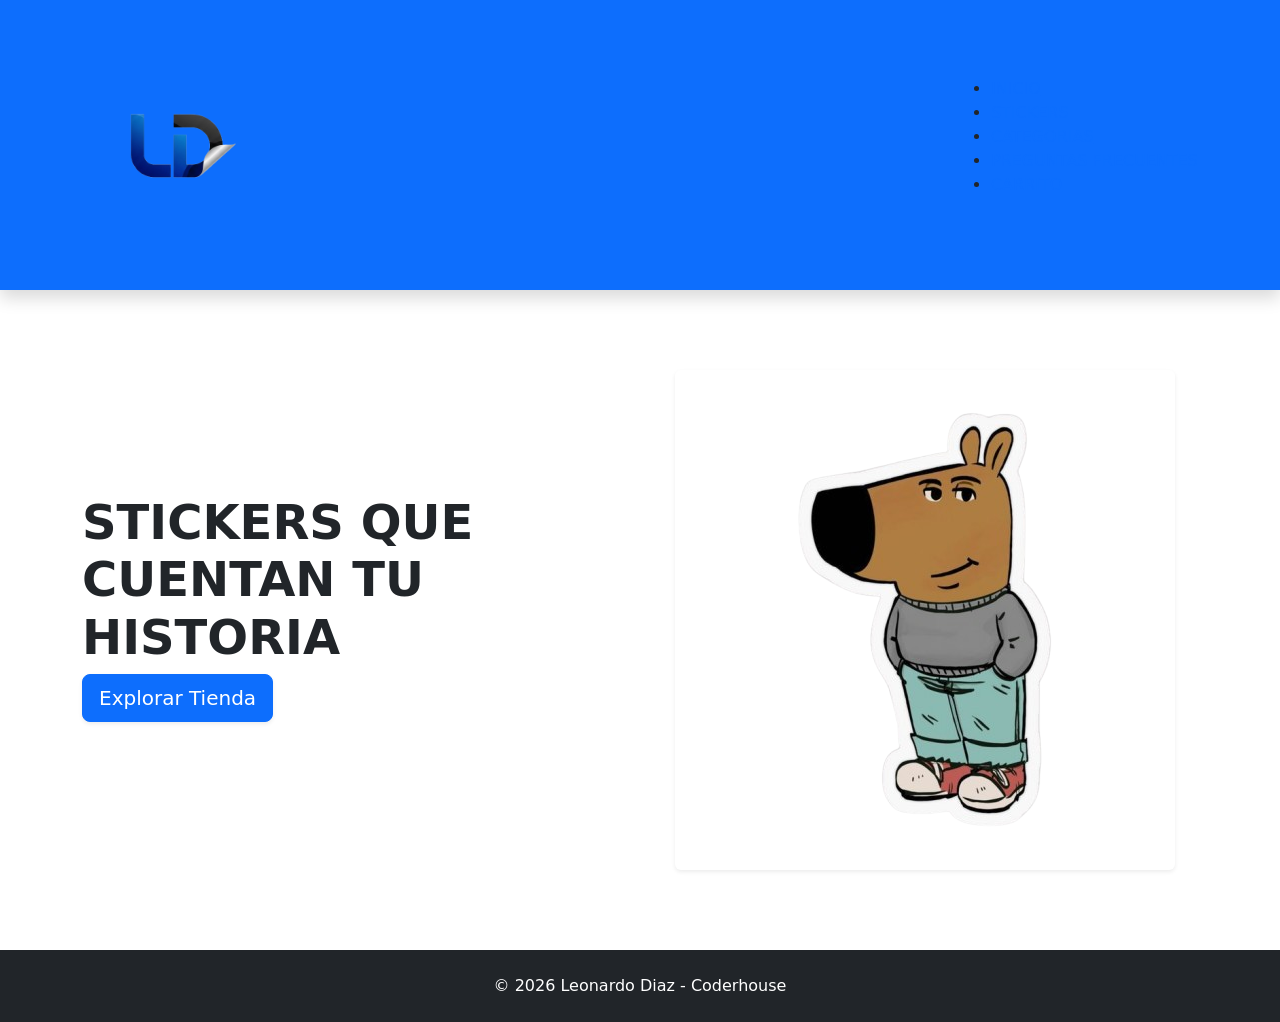
==== index.html @ d925cc1a "Agregado de logo sin fondo" ====
<!DOCTYPE html>
<html lang="en">

<head>

    <meta charset="UTF-8">
    <meta name="viewport" content="width=device-width, initial-scale=1.0">
    <title>Document</title>

    <link rel="stylesheet" href="./css/style.css">

    <link href="https://cdn.jsdelivr.net/npm/bootstrap@5.3.0/dist/css/bootstrap.min.css" rel="stylesheet">



</head>

<body>

    <header id="fondoHeader">

    <nav class="navbar navbar-expand-lg navbar-dark bg-primary shadow">
        <div class="container">
            <a class="navbar-brand fw-bold" href="index.html">
                <img src="./assets/imagenes/Logo_LD.png" alt="Logo sticker" width="200" height="200" >
                
            </a>
           
            <ul>
                <li>
                    <a href="#">INICIO</a>
                </li>
                <li>
                    <a href="./pages/stickers.html"> STICKERS </a>
                </li>
                <li>
                    <a href="./pages/categorias.html"> CATEGORIAS </a>
                </li>
                <li>
                    <a href="./pages/preguntas_frecuentes.html"> PREGUNTAS FRECUENTES </a>
                </li>
                <li>
                    <a href="./pages/carrito.html"> CARRITO </a>
                </li>
         </div>
    </nav>
    </header>

    <main class="container my-5">
        <div class="row align-items-center">

            <div class="col-md-6 mb-4">

                <h1 class="display-5 fw-bold"> STICKERS QUE CUENTAN TU HISTORIA  </h1>

                <a href="./pages/stickers.html" class="btn btn-primary btn-lg shadow-sm">Explorar Tienda</a>
            </div>

            <div class="col-md-6 text-center">
                <img src="./assets/imagenes/Chill_de_cojones-removebg-preview.png" alt="Sticker Chill" class="img-fluid rounded shadow-sm">
            </div>

          </div>
    </main>
    <footer class="bg-dark text-white text-center py-4 mt-5">
        <p class="mb-0"> &copy; 2026 Leonardo Diaz - Coderhouse</p>
    </footer>


    <script src="https://cdn.jsdelivr.net/npm/bootstrap@5.3.0/dist/js/bootstrap.bundle.min.js"></script>

</body>

</html>
---- css/style.css ----
@import url('https://fonts.googleapis.com/css2?family=Nunito:ital,wght@0,200..1000;1,200..1000&display=swap');

/* Estilo general para el body */
body{
    background-color: #fcfcfc;
    font-size: 1.1rem
}

/* Estilo para el header */
#fondoHeader {
    background-color: #4169E1;
    transition: background-color 0.5s ease;    
}

/* Efecto hover para el header */
.nav-link :hover {
    color: #ffde59 !important;
    transform: scale(1.05);
}

.container {
    padding-top: 2rem;
    padding-bottom: 2rem;
}

.tipografiaNunito {
    font-family: "Nunito", sans-serif;
}

/* Colores personalizados */
.colorVerde {

    color:#2ecc71;  
}

.colorAmarillo {
    color: #f1c40f;
}

.colorBlanco {

    color: white;
}

.colorRojo {

    color: #e74c3c;
}
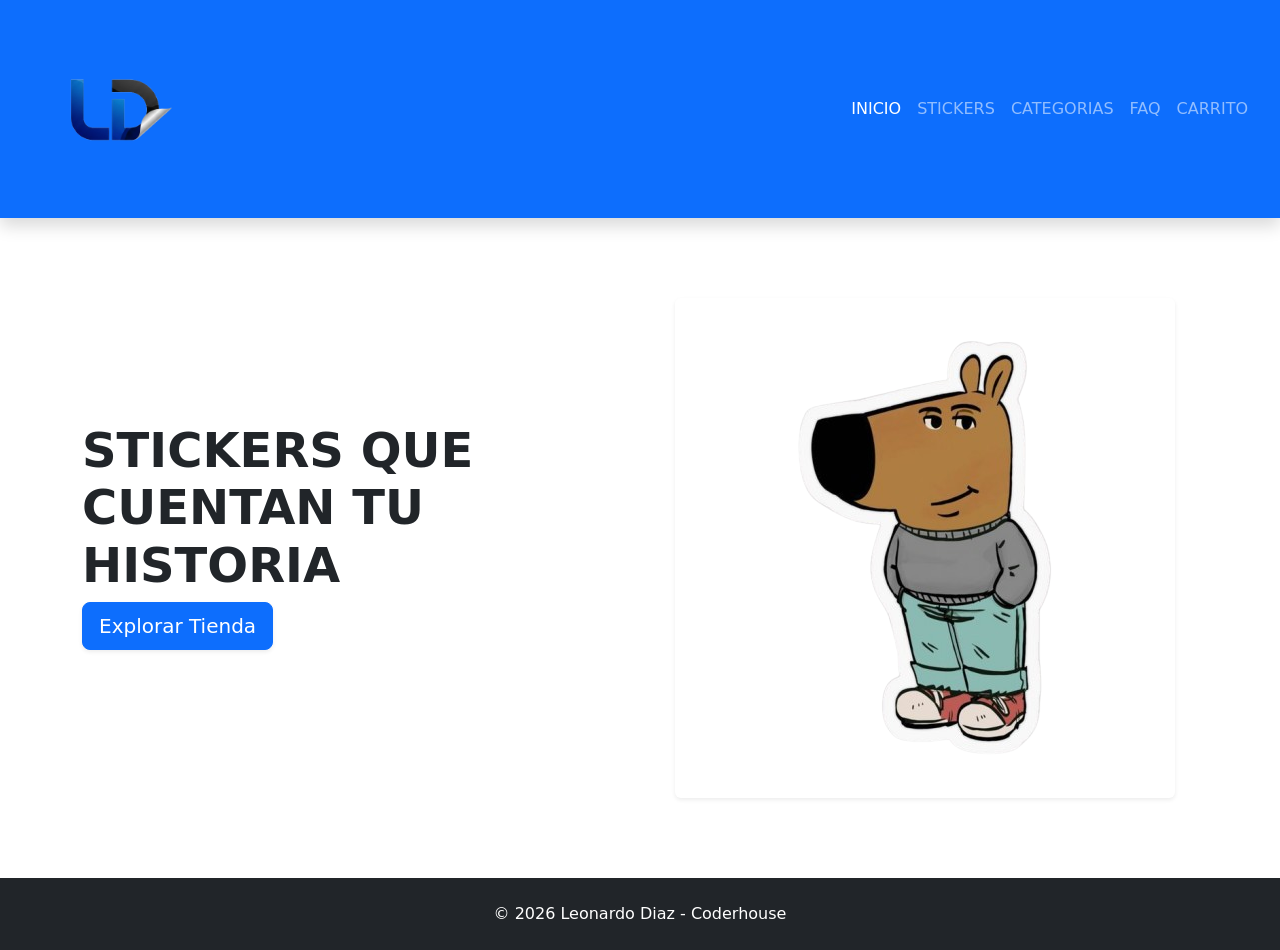
==== commit f2d3286c: "Actualización de Header: Logo más grande y corrección de estilos en el menú" ====
--- a/index.html
+++ b/index.html
@@ -20,29 +20,27 @@
     <header id="fondoHeader">
 
     <nav class="navbar navbar-expand-lg navbar-dark bg-primary shadow">
-        <div class="container">
+        <div class="container-fluid px-4">
             <a class="navbar-brand fw-bold" href="index.html">
-                <img src="./assets/imagenes/Logo_LD.png" alt="Logo sticker" width="200" height="200" >
+                <img src="./assets/imagenes/Logo_LD.png" alt="Logo sticker" class="logo-nav">
                 
             </a>
+
+           <button class="navbar-toggler" type="button" data-bs-toggle="collapse" data-bs-target="#navbarNav"> 
+                <span class="navbar-toggler-icon"></span> 
+           </button>
+
+                <div class="collapse navbar-collapse" id="navbarNav">
            
-            <ul>
-                <li>
-                    <a href="#">INICIO</a>
-                </li>
-                <li>
-                    <a href="./pages/stickers.html"> STICKERS </a>
-                </li>
-                <li>
-                    <a href="./pages/categorias.html"> CATEGORIAS </a>
-                </li>
-                <li>
-                    <a href="./pages/preguntas_frecuentes.html"> PREGUNTAS FRECUENTES </a>
-                </li>
-                <li>
-                    <a href="./pages/carrito.html"> CARRITO </a>
-                </li>
-         </div>
+                    <ul class="navbar-nav ms-auto">
+                            <li class="nav-item"><a class="nav-link active" href="#">INICIO</a></li>
+                            <li class="nav-item"><a class="nav-link" href="./pages/stickers.html">STICKERS</a></li>
+                            <li class="nav-item"><a class="nav-link" href="./pages/categorias.html">CATEGORIAS</a></li>
+                            <li class="nav-item"><a class="nav-link" href="./pages/preguntas_frecuentes.html">FAQ</a></li>
+                            <li class="nav-item"><a class="nav-link" href="./pages/carrito.html">CARRITO</a></li> 
+                    </ul>
+                </div>
+        </div>
     </nav>
     </header>
 
--- a/css/style.css
+++ b/css/style.css
@@ -12,10 +12,23 @@
     transition: background-color 0.5s ease;    
 }
 
+/*Tamaño logo*/
+.logo-nav {
+    width: 12rem;
+    height: auto;
+    transition: transform 0.3s ease ;
+}
+
+/* Efecto hover para el logo */
+.logo-nav:hover {
+    transform: scale(1.05);
+}
+
+
 /* Efecto hover para el header */
-.nav-link :hover {
-    color: #ffde59 !important;
-    transform: scale(1.05);
+.navbar-dark .navbar-nav .nav-link:hover {
+    color: #ffde59;
+   transition: all 0.3s ease;
 }
 
 .container {
@@ -26,24 +39,3 @@
 .tipografiaNunito {
     font-family: "Nunito", sans-serif;
 }
-
-/* Colores personalizados */
-.colorVerde {
-
-    color:#2ecc71;  
-}
-
-.colorAmarillo {
-    color: #f1c40f;
-}
-
-.colorBlanco {
-
-    color: white;
-}
-
-.colorRojo {
-
-    color: #e74c3c;
-}
-
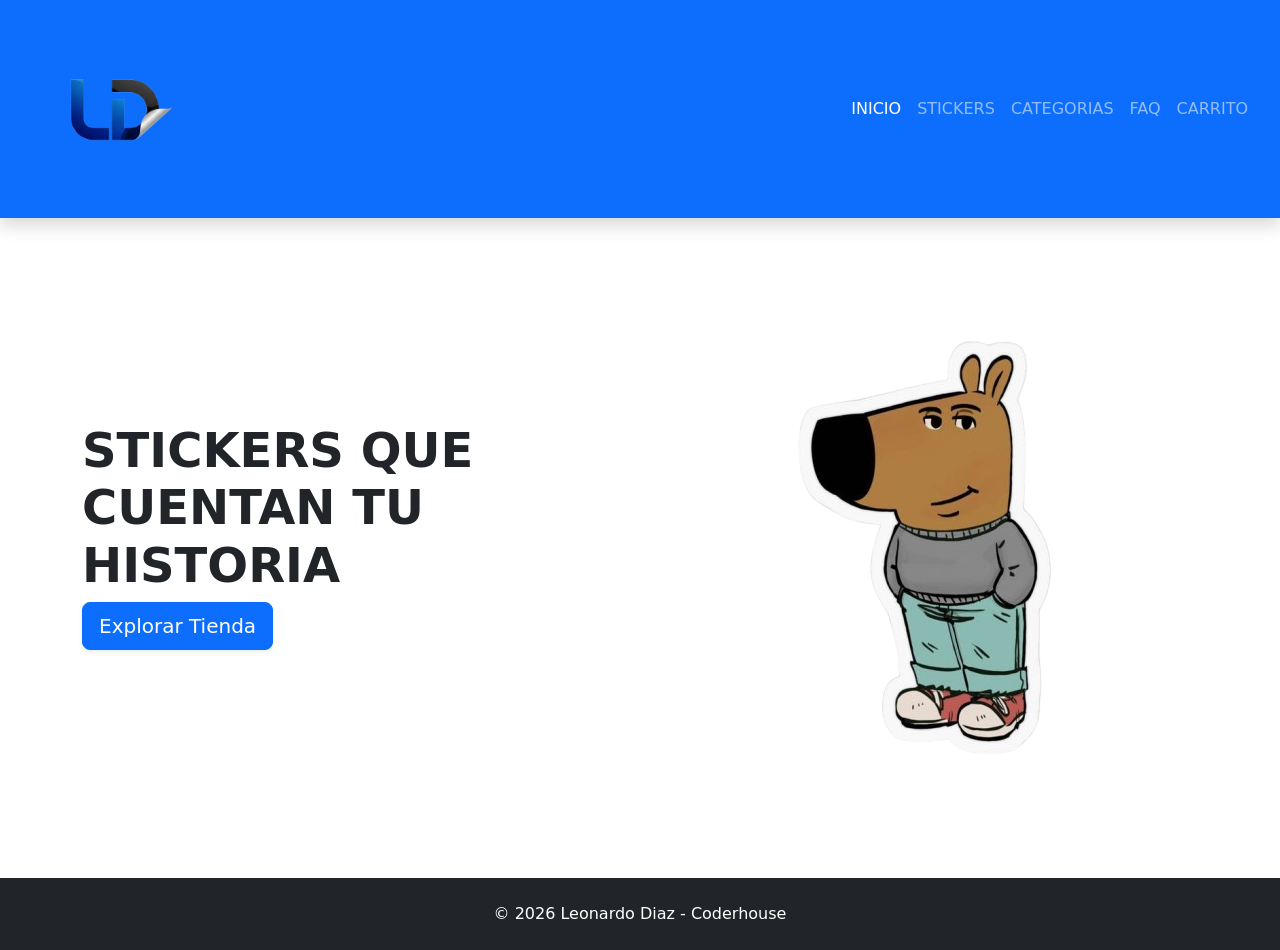
==== commit eaae67fb: "Se elimino clase que generaba una sombra en la imagen pricipal" ====
--- a/index.html
+++ b/index.html
@@ -55,7 +55,7 @@
             </div>
 
             <div class="col-md-6 text-center">
-                <img src="./assets/imagenes/Chill_de_cojones-removebg-preview.png" alt="Sticker Chill" class="img-fluid rounded shadow-sm">
+                <img src="./assets/imagenes/Chill_de_cojones-removebg-preview.png" alt="Sticker Chill">
             </div>
 
           </div>
--- a/css/style.css
+++ b/css/style.css
@@ -1,14 +1,26 @@
 @import url('https://fonts.googleapis.com/css2?family=Nunito:ital,wght@0,200..1000;1,200..1000&display=swap');
+
+/*Variables Globales*/
+:root{
+--color-fondo:#ffffff;
+--color-texto:#1a1a1a;
+--color-logo:#4169E1;
+--fuente-principal:'Nunito', sans-serif;
+}
+
+
 
 /* Estilo general para el body */
 body{
-    background-color: #fcfcfc;
-    font-size: 1.1rem
+    background-color: var(--color-fondo);
+    color:var(--color-texto);
+    font-family:var(--fuente-principal);
+    font-size: 1.1rem;
 }
 
 /* Estilo para el header */
 #fondoHeader {
-    background-color: #4169E1;
+    background-color: var(--color-logo);
     transition: background-color 0.5s ease;    
 }
 
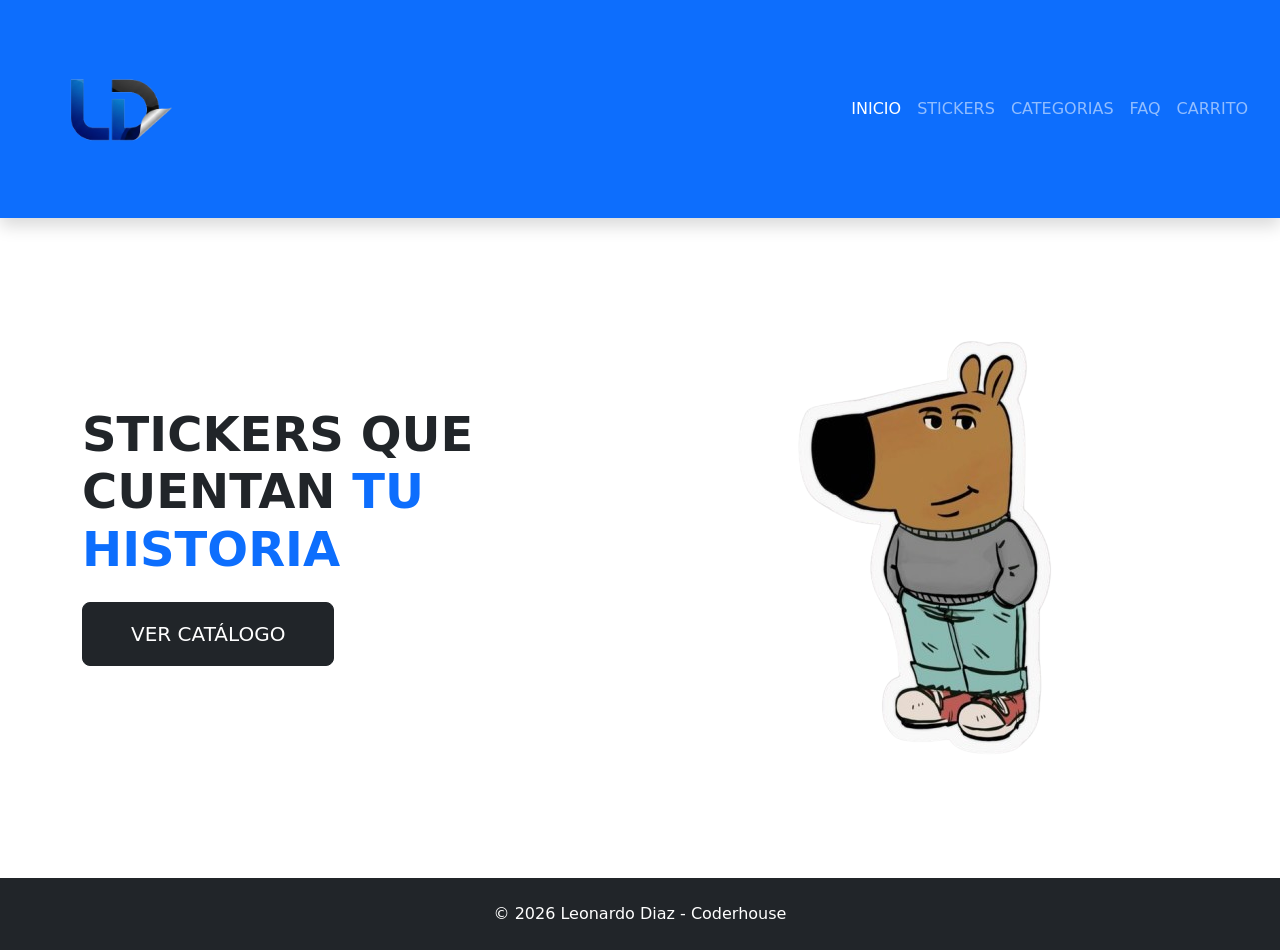
==== commit 560528bc: "Cambios en el texto de bienvenida" ====
--- a/index.html
+++ b/index.html
@@ -45,17 +45,16 @@
     </header>
 
     <main class="container my-5">
-        <div class="row align-items-center">
+        <div class="row align-items-center min-vh-75">
 
-            <div class="col-md-6 mb-4">
+            <div class="col-md-6 mb-4 text-start">
 
-                <h1 class="display-5 fw-bold"> STICKERS QUE CUENTAN TU HISTORIA  </h1>
+                <h1 class="display-5 fw-bold mb-4"> STICKERS QUE CUENTAN <span class="text-primary">TU HISTORIA</span></h1>
 
-                <a href="./pages/stickers.html" class="btn btn-primary btn-lg shadow-sm">Explorar Tienda</a>
+                <a href="./pages/stickers.html" class="btn btn-dark btn-lg px-5 py-3">VER CATÁLOGO</a>
             </div>
-
             <div class="col-md-6 text-center">
-                <img src="./assets/imagenes/Chill_de_cojones-removebg-preview.png" alt="Sticker Chill">
+                <img src="./assets/imagenes/Chill_de_cojones-removebg-preview.png" alt="Sticker Chill" class="img-fluid floating-sticker">
             </div>
 
           </div>
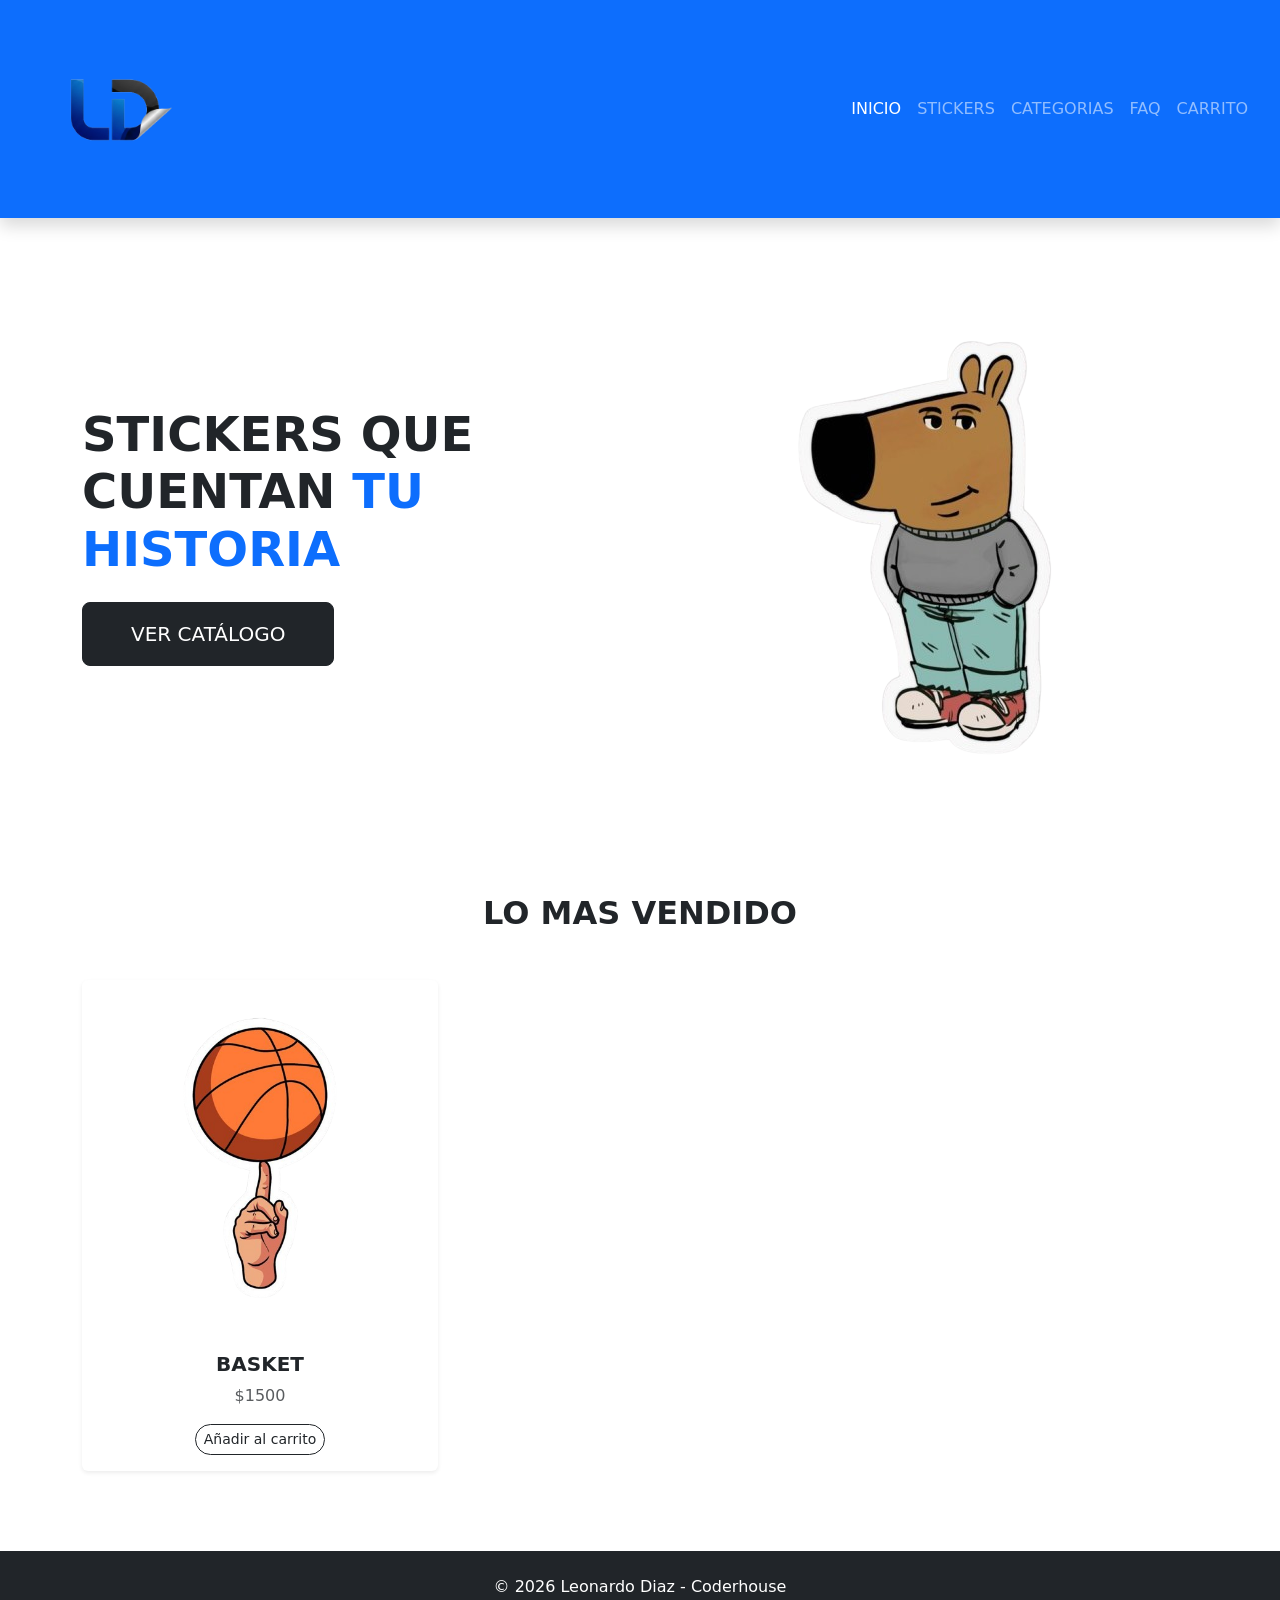
==== commit 9b136837: "Inicio de catálogo de sticker usando cards de bootstrap" ====
--- a/index.html
+++ b/index.html
@@ -56,11 +56,27 @@
             <div class="col-md-6 text-center">
                 <img src="./assets/imagenes/Chill_de_cojones-removebg-preview.png" alt="Sticker Chill" class="img-fluid floating-sticker">
             </div>
+        </div> 
 
-          </div>
+        <section class="mt-5 pt-5">
+             <h2 class="text-center fw-bold mb-5">LO MAS VENDIDO</h2>
+             <div class="row g-4">
+                <div class="col-6 col-md-4">
+                    <div class="card border-0 shadow-sm h-100 card-sticker">
+                    <img src="./assets/imagenes/basket_mano_+_pelota-removebg-preview.png" class="card-img-top p-4" alt="sticker 1">
+                    <div class="card-body text-center">
+                        <h5 class="card-title fw-bold">BASKET </h5>
+                        <p class="card-text text-muted">$1500</p>
+                        <button class="btn btn-outline-dark btn-sm rounded-pill">Añadir al carrito</button>
+                    </div>       
+                    </div>
+                </div>
+        </section>
+            
+          
     </main>
     <footer class="bg-dark text-white text-center py-4 mt-5">
-        <p class="mb-0"> &copy; 2026 Leonardo Diaz - Coderhouse</p>
+        <p class="mb-0"> &copy; 2026 Leonardo Diaz - Coderhouse </p>
     </footer>
 
 
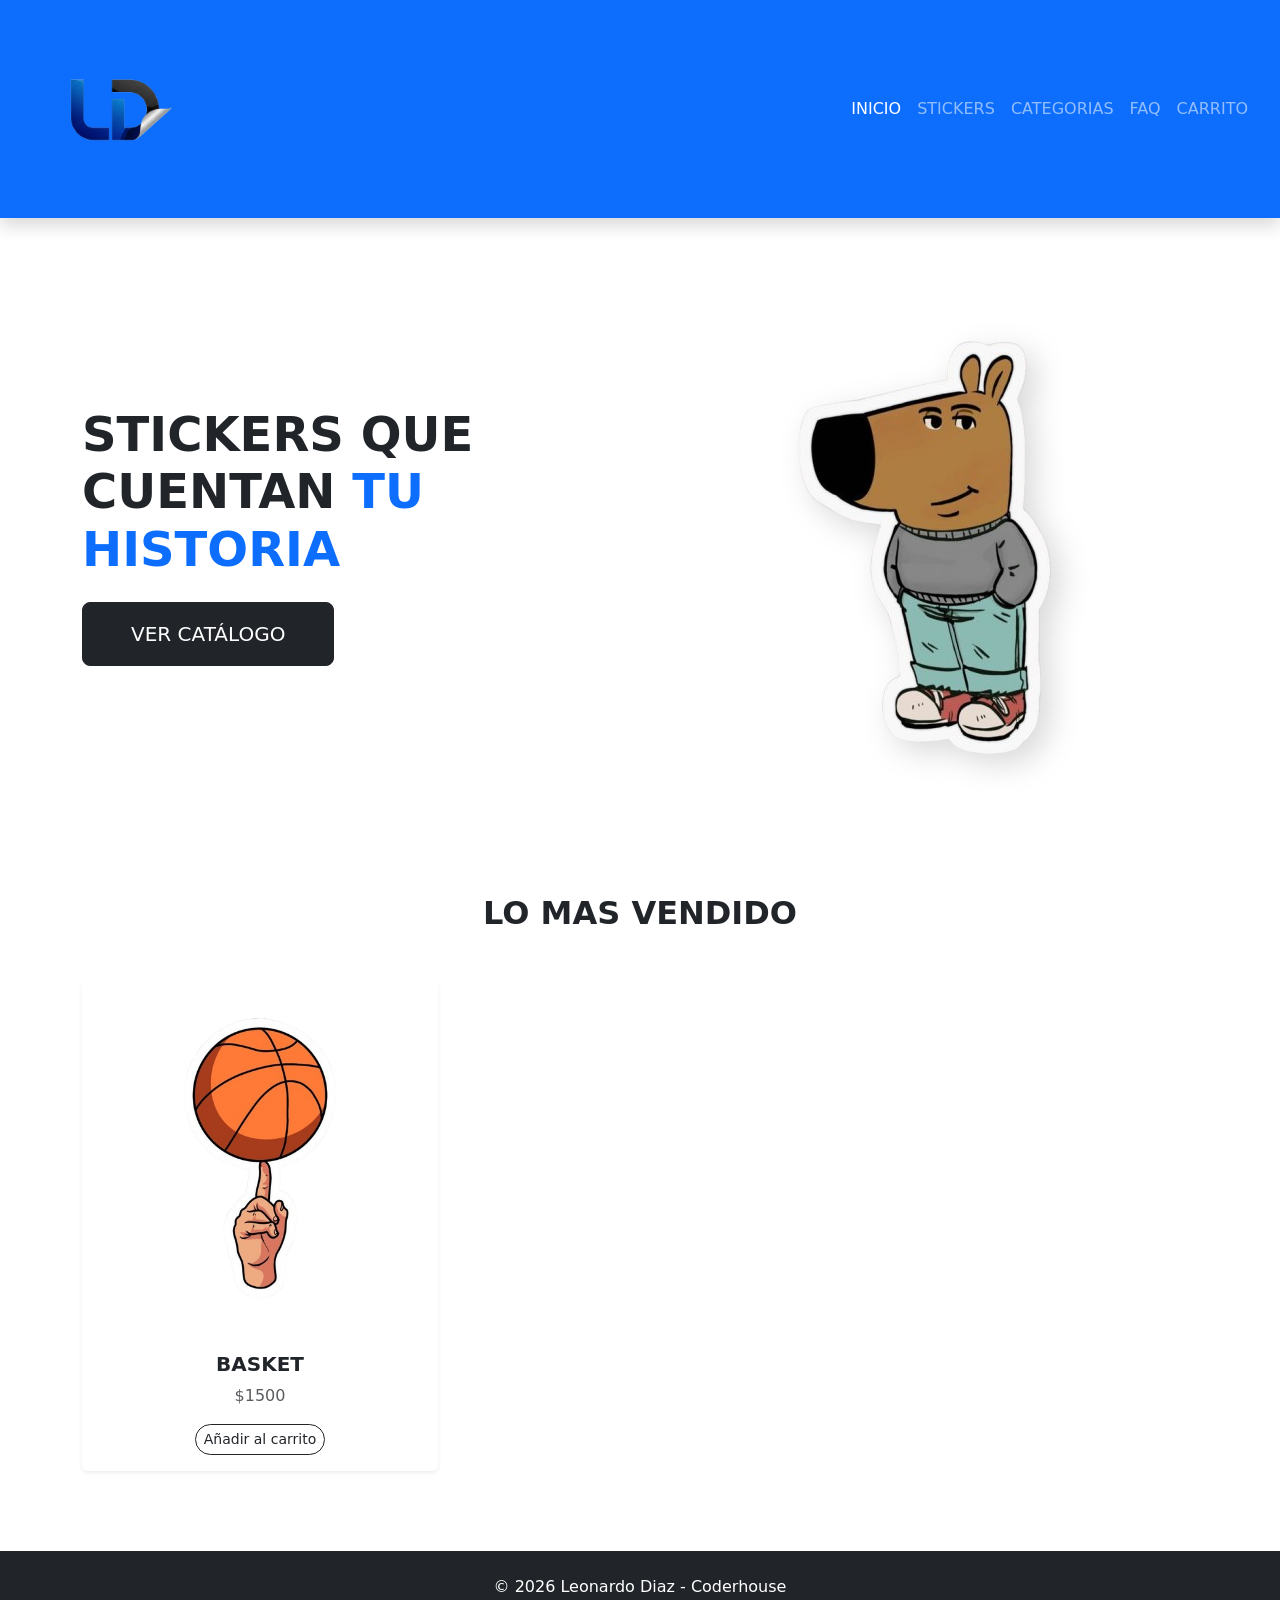
==== commit 79487bcb: "correcion de posición del footer" ====
--- a/index.html
+++ b/index.html
@@ -15,7 +15,7 @@
 
 </head>
 
-<body>
+<body class="d-flex flex-column min-vh-100">
 
     <header id="fondoHeader">
 
@@ -44,7 +44,7 @@
     </nav>
     </header>
 
-    <main class="container my-5">
+    <main class="container my-5 flex-grow-1">
         <div class="row align-items-center min-vh-75">
 
             <div class="col-md-6 mb-4 text-start">
@@ -75,7 +75,7 @@
             
           
     </main>
-    <footer class="bg-dark text-white text-center py-4 mt-5">
+    <footer class="bg-dark text-white text-center py-4">
         <p class="mb-0"> &copy; 2026 Leonardo Diaz - Coderhouse </p>
     </footer>
 
--- a/css/style.css
+++ b/css/style.css
@@ -7,8 +7,6 @@
 --color-logo:#4169E1;
 --fuente-principal:'Nunito', sans-serif;
 }
-
-
 
 /* Estilo general para el body */
 body{
@@ -48,6 +46,29 @@
     padding-bottom: 2rem;
 }
 
+/* Estilos de la sección de productor */
+
+.card-sticker {
+    transition: transform 0.3s ease, box-shadow 0.3s ease;
+}   
+
+.card-sticker:hover {
+    transform: translateY(-10px);
+    box-shadow: 0 10px 20px rgba(0, 0, 0, 0.1)!important;
+}
+
+/* Animaciones y efectos movimiento sticker principal */
+.floating-sticker{
+    filter: drop-shadow(10px 10px 15px rgba(0,0,0,0.15));
+    
+    animation: float 4s ease-in-out infinite;
+}
+
+@keyframes float{
+    0%{transform: translateY(0px);}
+    50% {transform: translateY(-20px);}
+    100% {transform: translateY(0px); }
+}
 .tipografiaNunito {
     font-family: "Nunito", sans-serif;
 }
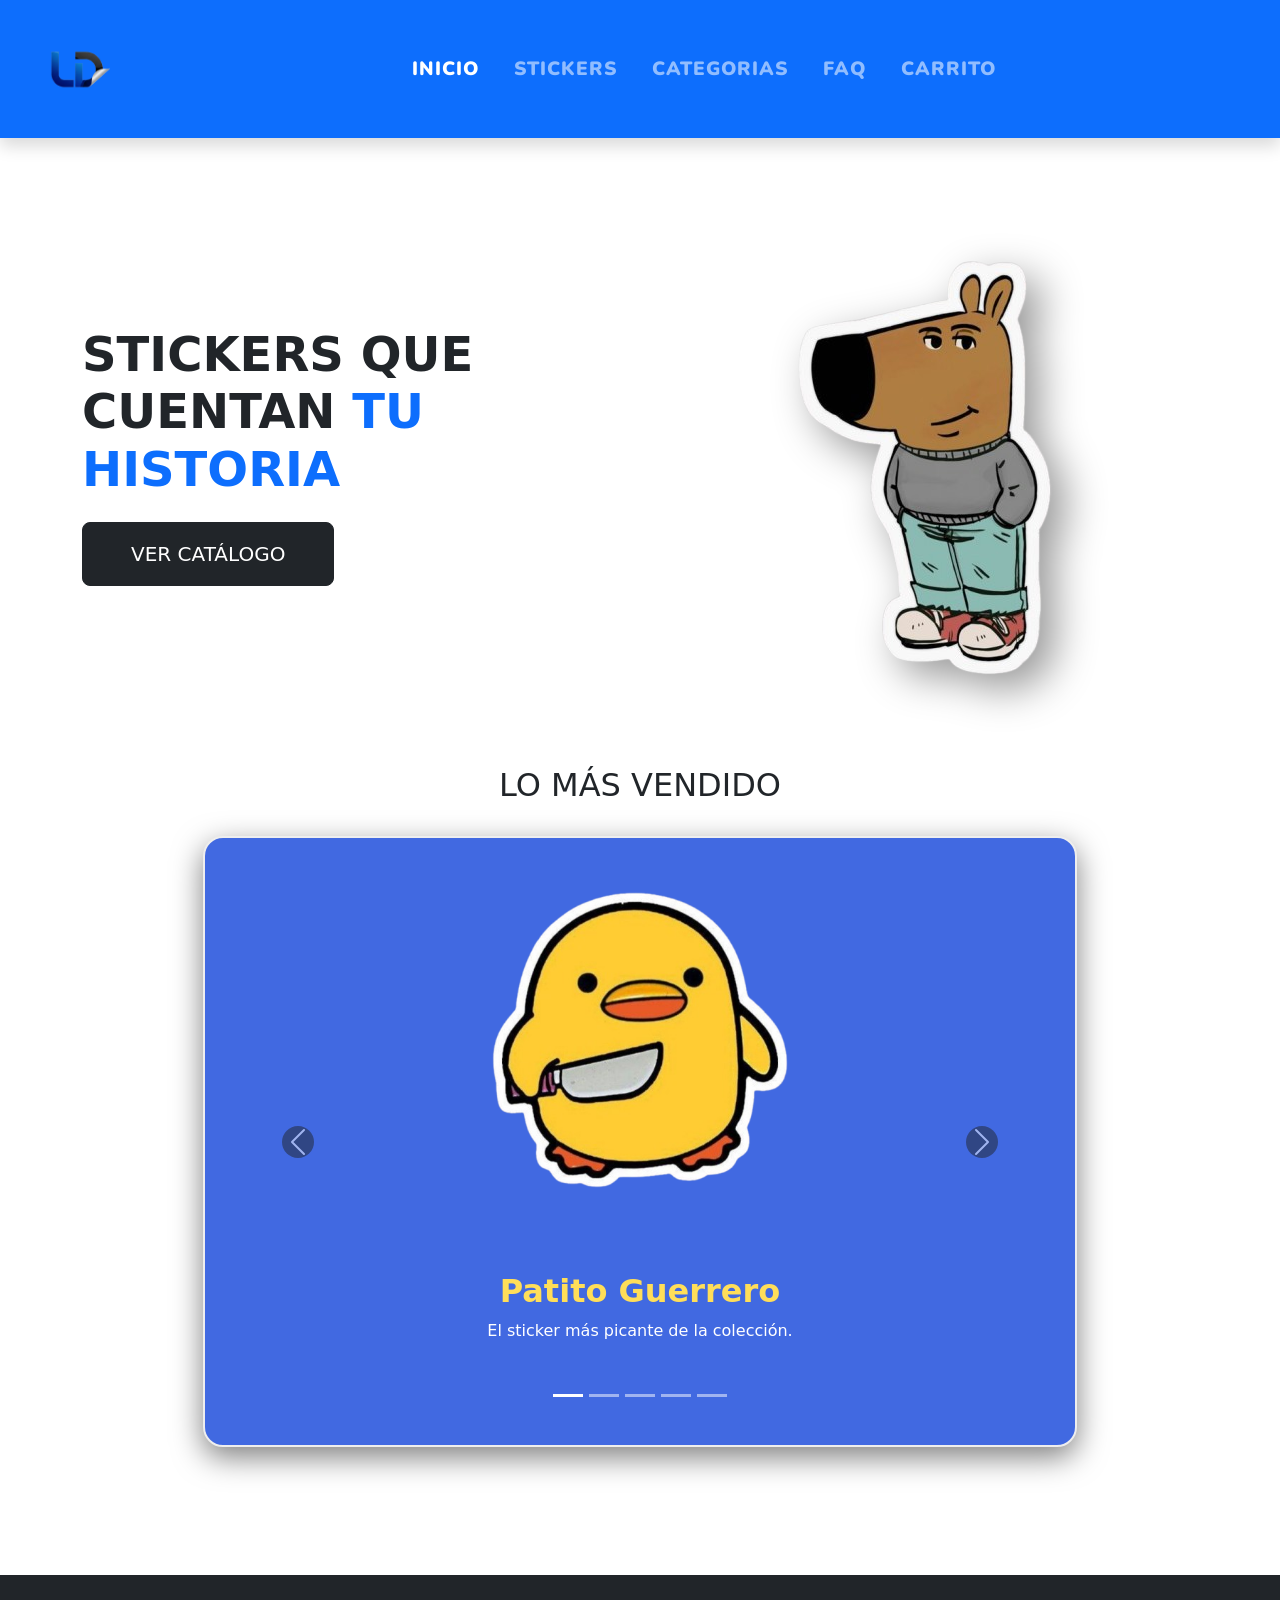
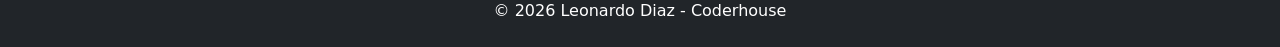
==== commit 643cda28: "Todas las paginas html con contenido" ====
--- a/index.html
+++ b/index.html
@@ -19,29 +19,29 @@
 
     <header id="fondoHeader">
 
-    <nav class="navbar navbar-expand-lg navbar-dark bg-primary shadow">
-        <div class="container-fluid px-4">
-            <a class="navbar-brand fw-bold" href="index.html">
-                <img src="./assets/imagenes/Logo_LD.png" alt="Logo sticker" class="logo-nav">
-                
-            </a>
+        <nav class="navbar navbar-expand-lg navbar-dark bg-primary shadow">
+            <div class="container-fluid px-4">
+                <a class="navbar-brand fw-bold" href="index.html">
+                    <img src="./assets/imagenes/Logo_LD.png" alt="Logo sticker" class="logo-nav">
+                    
+                </a>
 
-           <button class="navbar-toggler" type="button" data-bs-toggle="collapse" data-bs-target="#navbarNav"> 
-                <span class="navbar-toggler-icon"></span> 
-           </button>
+            <button class="navbar-toggler" type="button" data-bs-toggle="collapse" data-bs-target="#navbarNav"> 
+                    <span class="navbar-toggler-icon"></span> 
+            </button>
 
-                <div class="collapse navbar-collapse" id="navbarNav">
-           
-                    <ul class="navbar-nav ms-auto">
-                            <li class="nav-item"><a class="nav-link active" href="#">INICIO</a></li>
-                            <li class="nav-item"><a class="nav-link" href="./pages/stickers.html">STICKERS</a></li>
-                            <li class="nav-item"><a class="nav-link" href="./pages/categorias.html">CATEGORIAS</a></li>
-                            <li class="nav-item"><a class="nav-link" href="./pages/preguntas_frecuentes.html">FAQ</a></li>
-                            <li class="nav-item"><a class="nav-link" href="./pages/carrito.html">CARRITO</a></li> 
-                    </ul>
-                </div>
-        </div>
-    </nav>
+                    <div class="collapse navbar-collapse" id="navbarNav">
+            
+                        <ul class="navbar-nav mx-auto">
+                                <li class="nav-item"><a class="nav-link active" href="#">INICIO</a></li>
+                                <li class="nav-item"><a class="nav-link" href="./pages/stickers.html">STICKERS</a></li>
+                                <li class="nav-item"><a class="nav-link" href="./pages/categorias.html">CATEGORIAS</a></li>
+                                <li class="nav-item"><a class="nav-link" href="./pages/preguntas_frecuentes.html">FAQ</a></li>
+                                <li class="nav-item"><a class="nav-link" href="./pages/carrito.html">CARRITO</a></li> 
+                        </ul>
+                    </div>
+            </div>
+        </nav>
     </header>
 
     <main class="container my-5 flex-grow-1">
@@ -54,25 +54,76 @@
                 <a href="./pages/stickers.html" class="btn btn-dark btn-lg px-5 py-3">VER CATÁLOGO</a>
             </div>
             <div class="col-md-6 text-center">
-                <img src="./assets/imagenes/Chill_de_cojones-removebg-preview.png" alt="Sticker Chill" class="img-fluid floating-sticker">
+                <img src="./assets/imagenes/Chill_de_cojones-removebg-preview.png" alt="Sticker Chill" class="img-fluid animacion-flotar">
             </div>
         </div> 
 
-        <section class="mt-5 pt-5">
-             <h2 class="text-center fw-bold mb-5">LO MAS VENDIDO</h2>
-             <div class="row g-4">
-                <div class="col-6 col-md-4">
-                    <div class="card border-0 shadow-sm h-100 card-sticker">
-                    <img src="./assets/imagenes/basket_mano_+_pelota-removebg-preview.png" class="card-img-top p-4" alt="sticker 1">
-                    <div class="card-body text-center">
-                        <h5 class="card-title fw-bold">BASKET </h5>
-                        <p class="card-text text-muted">$1500</p>
-                        <button class="btn btn-outline-dark btn-sm rounded-pill">Añadir al carrito</button>
-                    </div>       
+<section class="container my-5">
+    <h2 class="text-center mb-4">LO MÁS VENDIDO</h2>
+
+    <div class="contenedor-carrusel"> 
+        <div id="carouselMasVendido" class="carousel slide" data-bs-ride="carousel">
+            
+            <div class="carousel-indicators puntos-navegacion">
+                <button type="button" data-bs-target="#carouselMasVendido" data-bs-slide-to="0" class="active" aria-current="true" aria-label="Slide 1"></button>
+                <button type="button" data-bs-target="#carouselMasVendido" data-bs-slide-to="1" aria-label="Slide 2"></button>
+                <button type="button" data-bs-target="#carouselMasVendido" data-bs-slide-to="2" aria-label="Slide 3"></button>
+                <button type="button" data-bs-target="#carouselMasVendido" data-bs-slide-to="3" aria-label="Slide 4"></button>
+                <button type="button" data-bs-target="#carouselMasVendido" data-bs-slide-to="4" aria-label="Slide 5"></button>
+            </div>
+            <div class="carousel-inner">
+                <div class="carousel-item active">
+                    <img src="./assets/imagenes/patito_cuchillo-removebg-preview.png" class="d-block mx-auto img-fluid" alt="Sticker Patito">
+                    
+                    <div class="carousel-caption">
+                        <h5>Patito Guerrero</h5>
+                        <p>El sticker más picante de la colección.</p>
                     </div>
                 </div>
-        </section>
-            
+
+                <div class="carousel-item">
+                    <img src="./assets/imagenes/Chill_de_cojones-removebg-preview.png" class="d-block mx-auto img-fluid" alt="Sticker Chill">
+                    
+                    <div class="carousel-caption">
+                        <h5>Modo Chill</h5>
+                        <p>Para los que se toman la vida con calma.</p>
+                    </div>
+                </div>
+                <div class="carousel-item">
+                    <img src="./assets/imagenes/tortuga-ninja.png" class="d-block mx-auto img-fluid" alt="Sticker Chill">
+                    
+                    <div class="carousel-caption">
+                        <h5>Donatello</h5>
+                        <p>El sticker ideal para los amantes de la pizza y la acción.</p>
+                    </div>
+                </div>
+                <div class="carousel-item">
+                    <img src="./assets/imagenes/digimon1.png" class="d-block mx-auto img-fluid" alt="Sticker Chill">
+                    
+                    <div class="carousel-caption">
+                        <h5>Gatomon</h5>
+                        <p>Llevá tu compañero digital a todos lados.</p>
+                    </div>
+                </div>
+                <div class="carousel-item">
+                    <img src="./assets/imagenes/chicago-bulls.png" class="d-block mx-auto img-fluid" alt="Sticker Chill">
+                    
+                    <div class="carousel-caption">
+                        <h5>Chicago Bulls</h5>
+                        <p>El clasico de Chicago</p>
+                    </div>
+                </div>
+            </div>
+
+            <button class="carousel-control-prev" type="button" data-bs-target="#carouselMasVendido" data-bs-slide="prev">
+                <span class="carousel-control-prev-icon bg-dark rounded-circle" aria-hidden="true"></span>
+            </button>
+            <button class="carousel-control-next" type="button" data-bs-target="#carouselMasVendido" data-bs-slide="next">
+                <span class="carousel-control-next-icon bg-dark rounded-circle" aria-hidden="true"></span>
+            </button>
+        </div>
+    </div> 
+</section>
           
     </main>
     <footer class="bg-dark text-white text-center py-4">
--- a/css/style.css
+++ b/css/style.css
@@ -1,74 +1,242 @@
-@import url('https://fonts.googleapis.com/css2?family=Nunito:ital,wght@0,200..1000;1,200..1000&display=swap');
-
-/*Variables Globales*/
-:root{
---color-fondo:#ffffff;
---color-texto:#1a1a1a;
---color-logo:#4169E1;
---fuente-principal:'Nunito', sans-serif;
+@charset "UTF-8";
+@import url("https://fonts.googleapis.com/css2?family=Nunito:ital,wght@0,200..1000;1,200..1000&display=swap");
+/* Animaciones y efectos movimiento sticker principal */
+@keyframes float {
+  0% {
+    transform: translateY(0);
+  }
+  50% {
+    transform: translateY(-20px);
+  }
+  100% {
+    transform: translateY(0);
+  }
+}
+* {
+  margin: 0;
+  padding: 0;
+  box-sizing: border-box;
+}
+
+body {
+  margin: 0;
+  padding: 0;
+}
+
+ul, ol {
+  list-style: none;
+}
+
+a {
+  text-decoration: none;
+  color: inherit;
 }
 
 /* Estilo general para el body */
-body{
-    background-color: var(--color-fondo);
-    color:var(--color-texto);
-    font-family:var(--fuente-principal);
-    font-size: 1.1rem;
-}
-
-/* Estilo para el header */
+body {
+  background-color: #ffffff;
+  color: #1a1a1a;
+  font-family: "Nunito", sans-serif;
+  font-size: 1.1rem;
+}
+
+.tipografiaNunito {
+  font-family: "Nunito", sans-serif, sans-serif !important;
+}
+
+main.container {
+  padding-top: 2rem;
+  padding-bottom: 2rem;
+}
+
 #fondoHeader {
-    background-color: var(--color-logo);
-    transition: background-color 0.5s ease;    
-}
-
-/*Tamaño logo*/
-.logo-nav {
-    width: 12rem;
-    height: auto;
-    transition: transform 0.3s ease ;
-}
-
-/* Efecto hover para el logo */
-.logo-nav:hover {
-    transform: scale(1.05);
-}
-
-
-/* Efecto hover para el header */
-.navbar-dark .navbar-nav .nav-link:hover {
-    color: #ffde59;
-   transition: all 0.3s ease;
-}
-
-.container {
-    padding-top: 2rem;
-    padding-bottom: 2rem;
-}
-
-/* Estilos de la sección de productor */
+  background-color: #4169E1;
+}
+#fondoHeader .navbar-nav {
+  display: flex;
+  flex-direction: column;
+  align-items: center;
+  gap: 15px;
+  padding: 1rem 0;
+}
+#fondoHeader .logo-nav {
+  max-width: 7rem;
+  height: auto;
+  transition: transform 0.3s ease;
+  vertical-align: middle;
+}
+#fondoHeader .logo-nav:hover {
+  transform: scale(1.1);
+}
+@media (min-width: 1024px) {
+  #fondoHeader .navbar-nav {
+    flex-direction: row;
+    justify-content: center;
+    padding: 0;
+    gap: 5px;
+  }
+}
+#fondoHeader .nav-link {
+  font-family: "Nunito", sans-serif !important;
+  font-size: 1.2rem !important;
+  font-weight: 1000 !important;
+  letter-spacing: 1px !important;
+  padding-left: 15px !important;
+  padding-right: 15px !important;
+}
+#fondoHeader .navbar-dark .navbar-nav .nav-link:hover {
+  color: #ffde59;
+  transition: all 0.3s ease-in-out !important;
+}
+
+.animacion-flotar {
+  filter: drop-shadow(15px 15px 20px rgba(0, 0, 0, 0.4)) !important;
+  animation: float 4s ease-in-out infinite;
+}
+
+.contenedor-carrusel {
+  background-color: #4169E1;
+  border: 2px solid #eeeeee;
+  border-radius: 20px;
+  padding: 2rem !important;
+  box-shadow: 0 10px 30px rgba(0, 0, 0, 0.5);
+  margin: 2rem auto;
+  max-width: 95% !important;
+  height: auto !important;
+  min-height: 500px;
+  overflow: hidden;
+}
+@media (min-width: 1024px) {
+  .contenedor-carrusel {
+    max-width: 80% !important;
+    min-height: 600px;
+  }
+}
+.contenedor-carrusel .carousel-inner {
+  padding-bottom: 50px;
+}
+.contenedor-carrusel .carousel-item {
+  text-align: center;
+}
+.contenedor-carrusel .carousel-item img.img-fluid {
+  height: 250px !important;
+  width: auto !important;
+  object-fit: contain !important;
+  margin: 0 auto 2rem auto !important;
+  display: block !important;
+}
+@media (min-width: 1024px) {
+  .contenedor-carrusel .carousel-item img.img-fluid {
+    height: 350px !important;
+  }
+}
+.contenedor-carrusel {
+  /* Ajuste de Textos */
+}
+.contenedor-carrusel .carousel-caption {
+  position: relative !important;
+  left: 0 !important;
+  right: 0 !important;
+  bottom: 0 !important;
+  margin-top: 1rem;
+  color: white;
+}
+.contenedor-carrusel .carousel-caption h5 {
+  color: #ffde59 !important;
+  font-weight: bold;
+  font-size: 1.5rem !important;
+  margin-bottom: 0.5rem !important;
+}
+@media (min-width: 1024px) {
+  .contenedor-carrusel .carousel-caption h5 {
+    font-size: 2rem !important;
+  }
+}
+.contenedor-carrusel .carousel-caption p {
+  font-size: 1rem !important;
+  max-width: 80%;
+  margin: 0 auto !important;
+}
+.contenedor-carrusel {
+  /* Puntos de navegación */
+}
+.contenedor-carrusel .carousel-indicators {
+  bottom: -10px !important;
+}
 
 .card-sticker {
-    transition: transform 0.3s ease, box-shadow 0.3s ease;
-}   
-
+  transition: all 0.3s ease-in-out !important;
+}
+.card-sticker .card-body h2 {
+  color: #4169E1;
+  letter-spacing: 1px;
+  transition: color 0.3s ease;
+}
+.card-sticker:hover h2 {
+  color: rgb(29.1136363636, 67.9318181818, 184.3863636364);
+}
+.card-sticker:hover img {
+  transform: scale(1.05);
+  transition: transform 0.3s ease;
+}
+.card-sticker .bg-light {
+  display: flex;
+  align-items: center;
+  justify-content: center;
+  overflow: hidden;
+  height: 250px;
+}
+
+.card-sticker {
+  transition: all 0.3s ease-in-out !important;
+  border-radius: 15px !important;
+  overflow: hidden;
+  background-color: #fff !important;
+  border: none !important;
+  height: 100%;
+  display: flex;
+  flex-direction: column;
+}
 .card-sticker:hover {
-    transform: translateY(-10px);
-    box-shadow: 0 10px 20px rgba(0, 0, 0, 0.1)!important;
-}
-
-/* Animaciones y efectos movimiento sticker principal */
-.floating-sticker{
-    filter: drop-shadow(10px 10px 15px rgba(0,0,0,0.15));
-    
-    animation: float 4s ease-in-out infinite;
-}
-
-@keyframes float{
-    0%{transform: translateY(0px);}
-    50% {transform: translateY(-20px);}
-    100% {transform: translateY(0px); }
-}
-.tipografiaNunito {
-    font-family: "Nunito", sans-serif;
-}
+  transform: translateY(-10px);
+  box-shadow: 0 10px 20px rgba(0, 0, 0, 0.2) !important;
+}
+.card-sticker .card-img-top {
+  height: 200px !important;
+  object-fit: contain !important;
+  padding: 1.5rem !important;
+  background-color: #f8f9fa !important;
+}
+@media (min-width: 1024px) {
+  .card-sticker .card-img-top {
+    height: 250px !important;
+  }
+}
+.card-sticker .card-body {
+  padding: 1.25rem;
+  flex-grow: 1;
+  display: flex;
+  flex-direction: column;
+  justify-content: space-between;
+}
+.card-sticker .card-body .card-title {
+  color: #4169E1 !important;
+  font-size: 1.2rem;
+  font-weight: bold;
+}
+.card-sticker .card-body .card-text {
+  font-weight: bold;
+  font-size: 1.1rem;
+  color: #555 !important;
+}
+.card-sticker .card-body .btn {
+  border-radius: 50px !important;
+  transition: all 0.3s ease-in-out !important;
+}
+.card-sticker .card-body .btn:hover {
+  background-color: #ffde59 !important;
+  color: #000 !important;
+  border-color: #ffde59 !important;
+}
+
+/*# sourceMappingURL=style.css.map */
